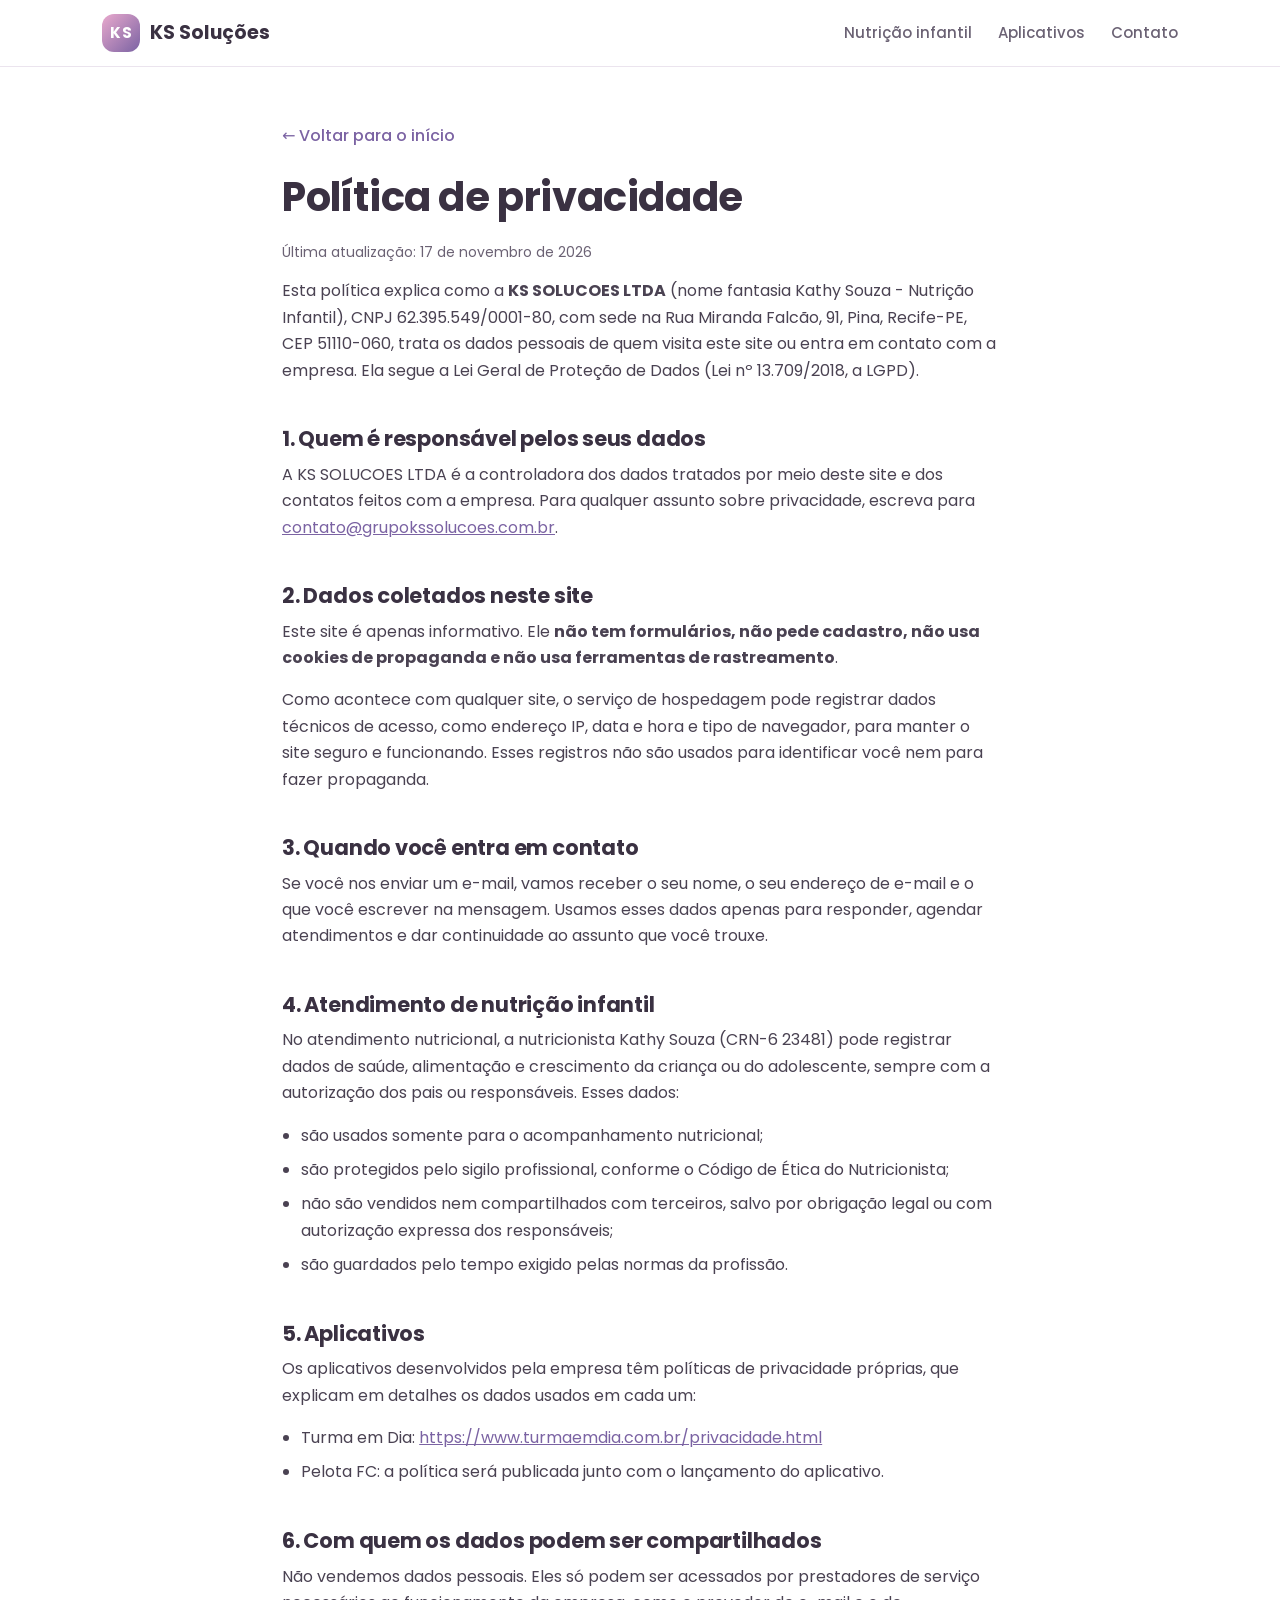
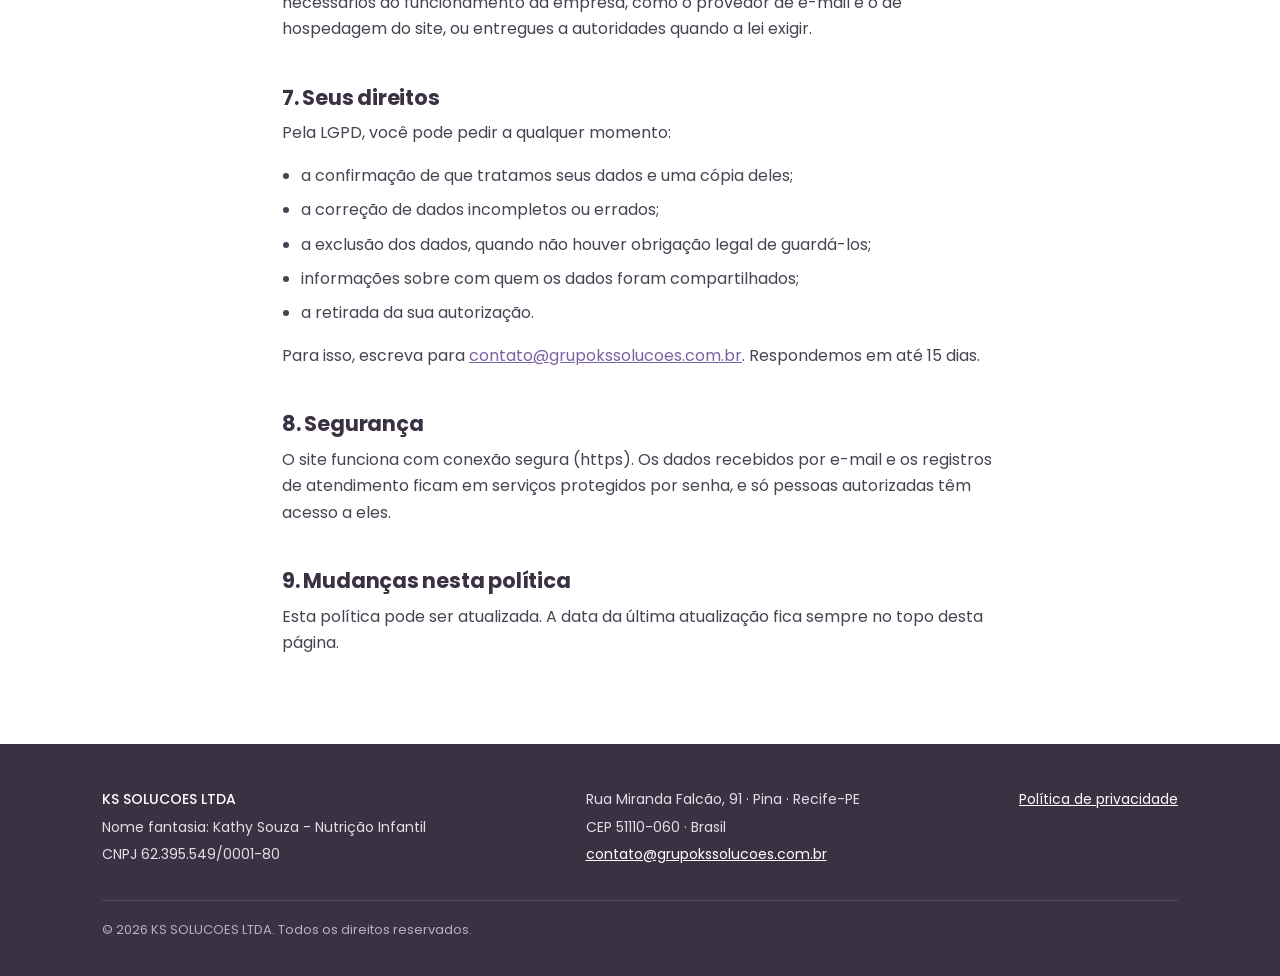
==== privacidade.html @ e701e402 "Site institucional da KS Soluções Co-Authored-By: Claude Opus 5.5 <noreply@anthropic.com> Claude-Ses" ====
<!doctype html>
<html lang="pt-BR">
<head>
<meta charset="utf-8">
<meta name="viewport" content="width=device-width,initial-scale=1">
<title>Política de privacidade · KS Soluções</title>
<meta name="description" content="Política de privacidade do site da KS SOLUCOES LTDA (CNPJ 62.395.549/0001-80).">
<link rel="canonical" href="https://www.grupokssolucoes.com.br/privacidade.html">
<link rel="icon" type="image/svg+xml" href="icone.svg">
<link rel="stylesheet" href="estilo.css">
</head>
<body>

<header class="topo">
  <div class="cx">
    <a class="marca" href="./" aria-label="KS Soluções, início"><span class="selo">KS</span>KS Soluções</a>
    <nav class="menu" aria-label="Menu">
      <a class="opc" href="./#nutricao">Nutrição infantil</a>
      <a class="opc" href="./#aplicativos">Aplicativos</a>
      <a href="./#contato">Contato</a>
    </nav>
  </div>
</header>

<main class="texto">
  <a class="voltar" href="./">← Voltar para o início</a>
  <h1>Política de privacidade</h1>
  <p class="data">Última atualização: 17 de novembro de 2026</p>

  <p>Esta política explica como a <b>KS SOLUCOES LTDA</b> (nome fantasia Kathy Souza - Nutrição Infantil), CNPJ 62.395.549/0001-80, com sede na Rua Miranda Falcão, 91, Pina, Recife-PE, CEP 51110-060, trata os dados pessoais de quem visita este site ou entra em contato com a empresa. Ela segue a Lei Geral de Proteção de Dados (Lei nº 13.709/2018, a LGPD).</p>

  <h2>1. Quem é responsável pelos seus dados</h2>
  <p>A KS SOLUCOES LTDA é a controladora dos dados tratados por meio deste site e dos contatos feitos com a empresa. Para qualquer assunto sobre privacidade, escreva para <a href="mailto:contato@grupokssolucoes.com.br">contato@grupokssolucoes.com.br</a>.</p>

  <h2>2. Dados coletados neste site</h2>
  <p>Este site é apenas informativo. Ele <b>não tem formulários, não pede cadastro, não usa cookies de propaganda e não usa ferramentas de rastreamento</b>.</p>
  <p>Como acontece com qualquer site, o serviço de hospedagem pode registrar dados técnicos de acesso, como endereço IP, data e hora e tipo de navegador, para manter o site seguro e funcionando. Esses registros não são usados para identificar você nem para fazer propaganda.</p>

  <h2>3. Quando você entra em contato</h2>
  <p>Se você nos enviar um e-mail, vamos receber o seu nome, o seu endereço de e-mail e o que você escrever na mensagem. Usamos esses dados apenas para responder, agendar atendimentos e dar continuidade ao assunto que você trouxe.</p>

  <h2>4. Atendimento de nutrição infantil</h2>
  <p>No atendimento nutricional, a nutricionista Kathy Souza (CRN-6 23481) pode registrar dados de saúde, alimentação e crescimento da criança ou do adolescente, sempre com a autorização dos pais ou responsáveis. Esses dados:</p>
  <ul>
    <li>são usados somente para o acompanhamento nutricional;</li>
    <li>são protegidos pelo sigilo profissional, conforme o Código de Ética do Nutricionista;</li>
    <li>não são vendidos nem compartilhados com terceiros, salvo por obrigação legal ou com autorização expressa dos responsáveis;</li>
    <li>são guardados pelo tempo exigido pelas normas da profissão.</li>
  </ul>

  <h2>5. Aplicativos</h2>
  <p>Os aplicativos desenvolvidos pela empresa têm políticas de privacidade próprias, que explicam em detalhes os dados usados em cada um:</p>
  <ul>
    <li>Turma em Dia: <a href="https://www.turmaemdia.com.br/privacidade.html" target="_blank" rel="noopener">https://www.turmaemdia.com.br/privacidade.html</a></li>
    <li>Pelota FC: a política será publicada junto com o lançamento do aplicativo.</li>
  </ul>

  <h2>6. Com quem os dados podem ser compartilhados</h2>
  <p>Não vendemos dados pessoais. Eles só podem ser acessados por prestadores de serviço necessários ao funcionamento da empresa, como o provedor de e-mail e o de hospedagem do site, ou entregues a autoridades quando a lei exigir.</p>

  <h2>7. Seus direitos</h2>
  <p>Pela LGPD, você pode pedir a qualquer momento:</p>
  <ul>
    <li>a confirmação de que tratamos seus dados e uma cópia deles;</li>
    <li>a correção de dados incompletos ou errados;</li>
    <li>a exclusão dos dados, quando não houver obrigação legal de guardá-los;</li>
    <li>informações sobre com quem os dados foram compartilhados;</li>
    <li>a retirada da sua autorização.</li>
  </ul>
  <p>Para isso, escreva para <a href="mailto:contato@grupokssolucoes.com.br">contato@grupokssolucoes.com.br</a>. Respondemos em até 15 dias.</p>

  <h2>8. Segurança</h2>
  <p>O site funciona com conexão segura (https). Os dados recebidos por e-mail e os registros de atendimento ficam em serviços protegidos por senha, e só pessoas autorizadas têm acesso a eles.</p>

  <h2>9. Mudanças nesta política</h2>
  <p>Esta política pode ser atualizada. A data da última atualização fica sempre no topo desta página.</p>
</main>

<footer class="rodape">
  <div class="cx">
    <div>
      <p><strong>KS SOLUCOES LTDA</strong></p>
      <p>Nome fantasia: Kathy Souza - Nutrição Infantil</p>
      <p>CNPJ 62.395.549/0001-80</p>
    </div>
    <div>
      <p>Rua Miranda Falcão, 91 · Pina · Recife-PE</p>
      <p>CEP 51110-060 · Brasil</p>
      <p><a href="mailto:contato@grupokssolucoes.com.br">contato@grupokssolucoes.com.br</a></p>
    </div>
    <div>
      <p><a href="privacidade.html">Política de privacidade</a></p>
    </div>
    <div class="fim">© 2026 KS SOLUCOES LTDA. Todos os direitos reservados.</div>
  </div>
</footer>

</body>
</html>
---- estilo.css ----
@font-face{font-family:"Poppins";src:url(fonts/poppins-regular.woff) format("woff");font-weight:400;font-display:swap}
@font-face{font-family:"Poppins";src:url(fonts/poppins-medium.woff) format("woff");font-weight:500;font-display:swap}
@font-face{font-family:"Poppins";src:url(fonts/poppins-bold.woff) format("woff");font-weight:700;font-display:swap}

:root{
  --tinta:#3a3142;
  --suave:#6b6274;
  --lilas:#7b63a3;
  --lilas-claro:#ece6f4;
  --rosa:#e9a9cd;
  --rosa-claro:#fcf0f6;
  --verde:#6f8f55;
  --verde-claro:#eef4e8;
  --pessego:#f6c9b5;
  --creme:#fbf8f5;
  --borda:#ebe4ee;
  --raio:20px;
}
*{box-sizing:border-box}
html{scroll-behavior:smooth;scroll-padding-top:76px}
body{margin:0;font-family:"Poppins",system-ui,-apple-system,"Segoe UI",Roboto,Arial,sans-serif;color:var(--tinta);background:#fff;line-height:1.65;font-size:16px;-webkit-text-size-adjust:100%}
img{max-width:100%;height:auto;display:block}
a{color:var(--lilas)}
h1,h2,h3{line-height:1.2;margin:0 0 .5em;font-weight:700;letter-spacing:-.01em}
h1{font-size:clamp(30px,5.4vw,50px)}
h2{font-size:clamp(25px,3.8vw,36px)}
h3{font-size:19px;font-weight:500}
p{margin:0 0 1em}
.cx{max-width:1120px;margin:0 auto;padding:0 22px}

/* topo */
.topo{position:sticky;top:0;z-index:10;background:rgba(255,255,255,.94);backdrop-filter:blur(8px);-webkit-backdrop-filter:blur(8px);border-bottom:1px solid var(--borda)}
.topo .cx{display:flex;align-items:center;justify-content:space-between;height:66px;gap:16px}
.marca{display:flex;align-items:center;gap:10px;text-decoration:none;color:var(--tinta);font-weight:700;font-size:19px;white-space:nowrap}
.selo{width:38px;height:38px;border-radius:12px;background:linear-gradient(135deg,var(--rosa),var(--lilas));color:#fff;display:grid;place-items:center;font-size:15px;font-weight:700;letter-spacing:.5px}
.menu{display:flex;gap:26px}
.menu a{text-decoration:none;color:var(--suave);font-weight:500;font-size:15px}
.menu a:hover{color:var(--lilas)}

/* abertura */
.abertura{position:relative;overflow:hidden;background:var(--creme);padding:72px 0 80px}
.abertura:before,.abertura:after{content:"";position:absolute;border-radius:50%;filter:blur(2px);z-index:0}
.abertura:before{width:420px;height:420px;background:var(--rosa-claro);top:-140px;right:-120px}
.abertura:after{width:340px;height:340px;background:var(--verde-claro);bottom:-150px;left:-120px}
.abertura .cx{position:relative;z-index:1;display:grid;grid-template-columns:1.15fr .85fr;gap:48px;align-items:center}
.etiqueta{display:inline-block;background:#fff;border:1px solid var(--borda);color:var(--lilas);font-weight:500;font-size:13px;padding:6px 14px;border-radius:999px;margin-bottom:18px}
.abertura p.lead{font-size:18px;color:var(--suave);max-width:560px}
.botoes{display:flex;flex-wrap:wrap;gap:12px;margin-top:26px}
.btn{display:inline-flex;align-items:center;justify-content:center;gap:8px;padding:13px 24px;border-radius:999px;font-weight:500;font-size:15px;text-decoration:none;transition:transform .15s,box-shadow .15s}
.btn:hover{transform:translateY(-1px)}
.btn-cheio{background:var(--lilas);color:#fff;box-shadow:0 6px 18px rgba(123,99,163,.28)}
.btn-linha{background:#fff;color:var(--tinta);border:1px solid var(--borda)}
.vitrine{position:relative;aspect-ratio:1/1;max-width:420px;margin-left:auto;width:100%}
.vitrine .prato{position:absolute;inset:6% 6% 10% 2%;background:#fff;border-radius:50%;box-shadow:0 20px 50px rgba(58,49,66,.10);display:grid;place-items:center;padding:8%}
.vitrine .app{position:absolute;width:26%;border-radius:22%;box-shadow:0 12px 30px rgba(58,49,66,.18);background:#fff}
.vitrine .a1{right:0;bottom:4%}
.vitrine .a2{right:24%;bottom:-2%;width:22%}

/* seções */
section{padding:84px 0}
.titulo{max-width:680px;margin-bottom:40px}
.titulo .sobre{display:block;font-size:13px;font-weight:700;letter-spacing:.12em;text-transform:uppercase;margin-bottom:10px}
.titulo p{color:var(--suave);font-size:17px}

.quem{background:#fff}
.areas{display:grid;grid-template-columns:1fr 1fr;gap:22px}
.area{border:1px solid var(--borda);border-radius:var(--raio);padding:28px;background:#fff}
.area .ic{width:44px;height:44px;border-radius:14px;display:grid;place-items:center;margin-bottom:14px;font-weight:700;font-size:18px}
.area p{color:var(--suave);margin:0}

.nutri{background:var(--rosa-claro)}
.nutri .sobre{color:#c0679a}
.nutri-topo{display:grid;grid-template-columns:.9fr 1.1fr;gap:44px;align-items:center;margin-bottom:44px}
.nutri-logo{background:#fff;border-radius:28px;padding:34px 26px;box-shadow:0 14px 40px rgba(192,103,154,.10)}
.selos{display:flex;flex-wrap:wrap;gap:10px;margin:18px 0 0}
.selos span{background:#fff;border:1px solid #f3d6e6;border-radius:999px;padding:6px 14px;font-size:14px;font-weight:500;color:var(--tinta)}
.cards{display:grid;grid-template-columns:repeat(3,1fr);gap:18px}
.card{background:#fff;border-radius:var(--raio);padding:24px;border:1px solid #f5dde9}
.card .bola{width:12px;height:12px;border-radius:50%;margin-bottom:14px}
.card p{color:var(--suave);margin:0;font-size:15px}
.nutri-cta{margin-top:34px;display:flex;flex-wrap:wrap;align-items:center;gap:16px}
.nutri-cta .btn-cheio{background:#c0679a;box-shadow:0 6px 18px rgba(192,103,154,.28)}
.nutri-cta small{color:var(--suave)}

.apps .sobre{color:var(--verde)}
.lista-apps{display:grid;grid-template-columns:1fr 1fr;gap:22px}
.app-card{display:flex;gap:20px;align-items:flex-start;border:1px solid var(--borda);border-radius:var(--raio);padding:26px;background:#fff}
.app-card img{width:76px;height:76px;border-radius:20px;flex:none;box-shadow:0 6px 16px rgba(58,49,66,.12)}
.app-card p{color:var(--suave);font-size:15px}
.app-card .link{font-weight:500;text-decoration:none}
.em-breve{display:inline-block;font-size:13px;font-weight:500;background:var(--verde-claro);color:var(--verde);border-radius:999px;padding:4px 12px}

.contato{background:var(--creme)}
.contato .sobre{color:var(--lilas)}
.lista-contato{display:grid;grid-template-columns:1fr 1fr;gap:22px}
.item{background:#fff;border:1px solid var(--borda);border-radius:var(--raio);padding:26px}
.item .rot{font-size:13px;font-weight:700;letter-spacing:.1em;text-transform:uppercase;color:var(--suave);margin-bottom:6px}
.item .val{font-size:18px;font-weight:500;word-break:break-word}
.item a{text-decoration:none}

/* rodapé */
.rodape{background:var(--tinta);color:#e4dde9;padding:44px 0 36px;font-size:14px}
.rodape .cx{display:flex;flex-wrap:wrap;justify-content:space-between;gap:24px}
.rodape strong{color:#fff;font-weight:500}
.rodape p{margin:0 0 4px}
.rodape a{color:#fff}
.rodape .fim{width:100%;border-top:1px solid rgba(255,255,255,.12);padding-top:18px;margin-top:6px;color:#b9afc2;font-size:13px}

/* página de texto (privacidade) */
.texto{max-width:760px;margin:0 auto;padding:56px 22px 72px}
.texto h1{font-size:clamp(28px,4.6vw,40px)}
.texto h2{font-size:21px;margin-top:2em}
.texto p,.texto li{color:#4a4252}
.texto ul{padding-left:1.2em}
.texto li{margin-bottom:.5em}
.texto .data{color:var(--suave);font-size:14px}
.voltar{display:inline-block;margin-bottom:24px;text-decoration:none;font-weight:500}

/* celular */
@media (max-width:860px){
  .menu{gap:16px}
  .abertura{padding:44px 0 56px}
  .abertura .cx,.nutri-topo{grid-template-columns:1fr;gap:34px}
  .vitrine{max-width:320px;margin:0 auto}
  .cards{grid-template-columns:1fr 1fr}
  .areas,.lista-apps,.lista-contato{grid-template-columns:1fr}
  section{padding:60px 0}
}
@media (max-width:560px){
  .menu a.opc{display:none}
  .cards{grid-template-columns:1fr}
  .app-card{flex-direction:column;gap:14px}
  .btn{width:100%}
  .nutri-logo{padding:24px 14px}
}

.texto a{overflow-wrap:anywhere}
.val a,.rodape a{overflow-wrap:anywhere}
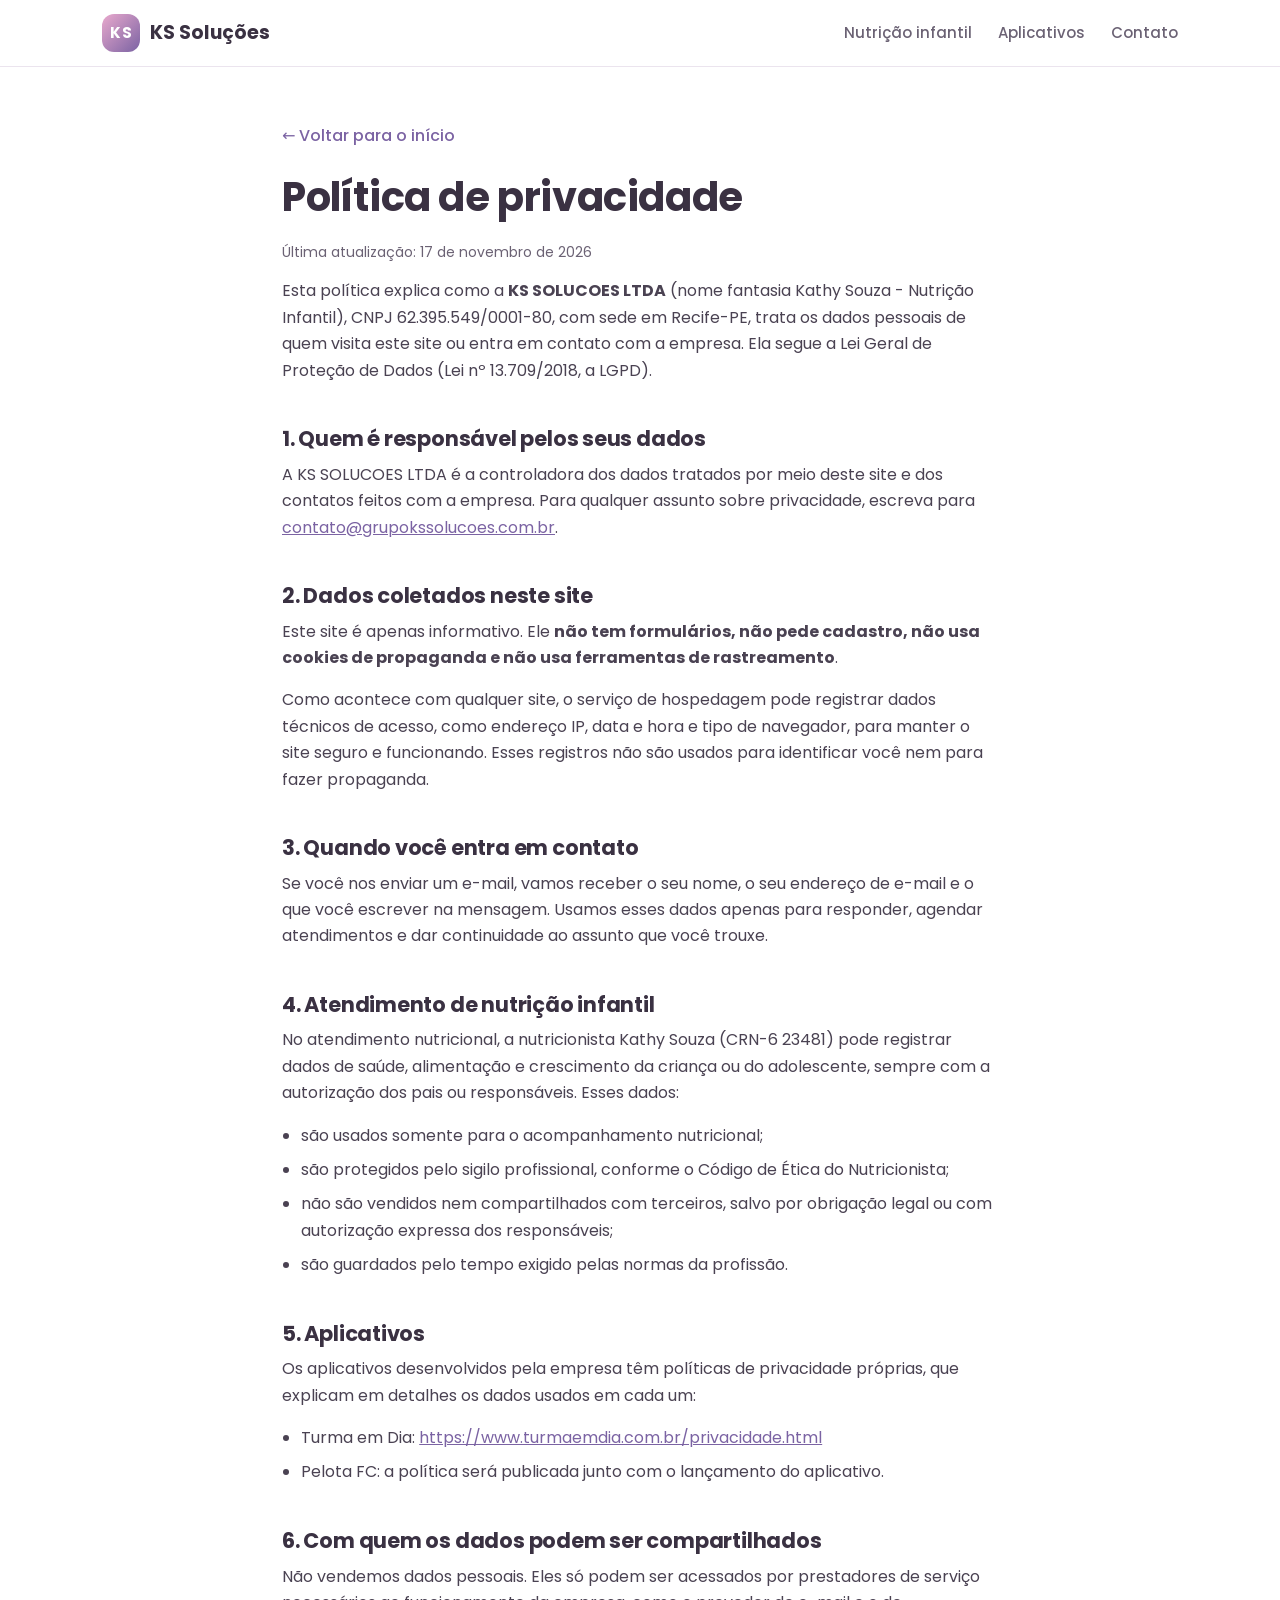
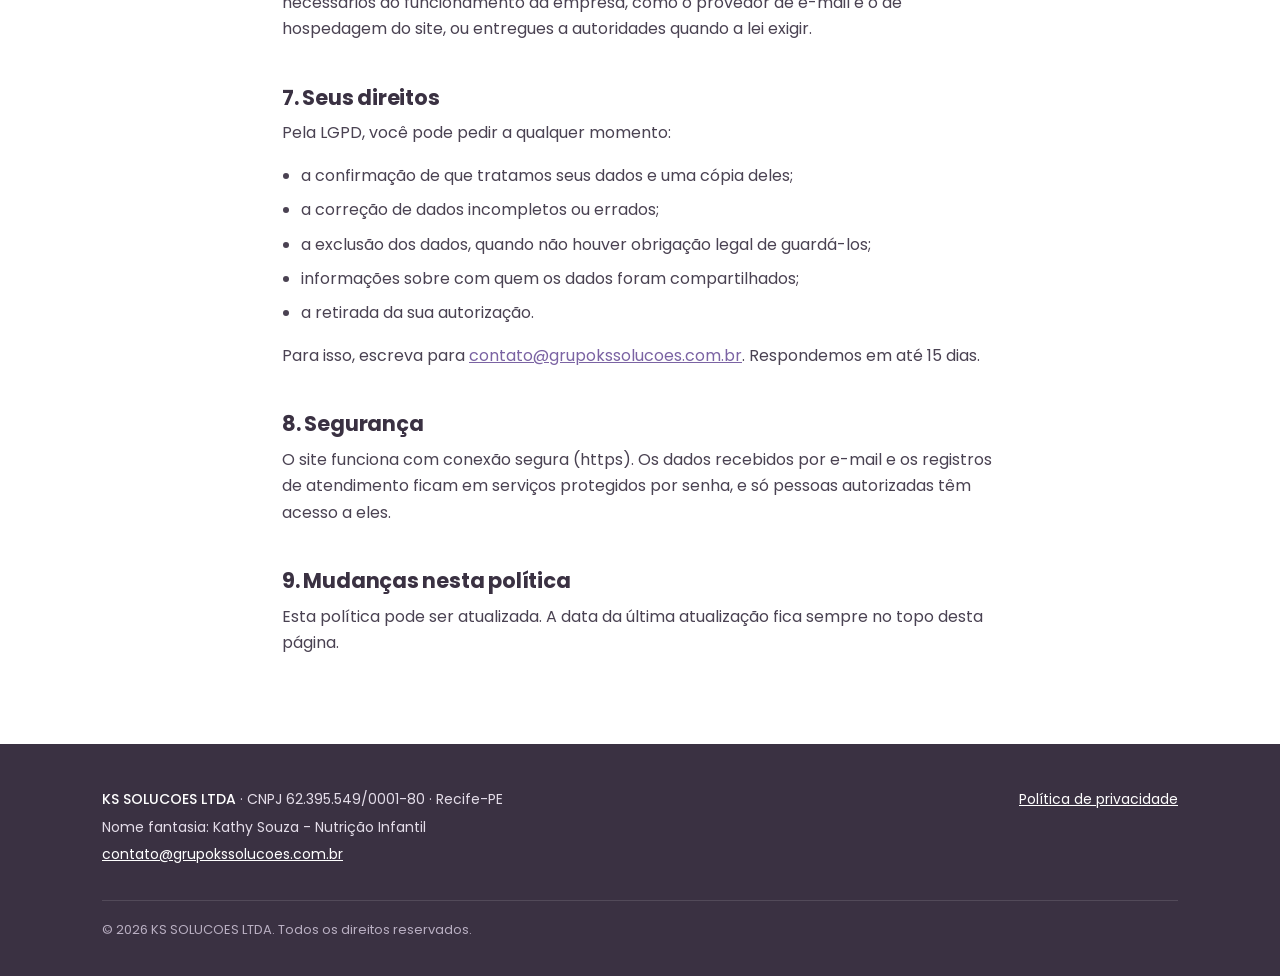
==== commit ca145210: "Tira o endereço completo do site; mantém razão social, CNPJ e Recife-PE Co-Authored-By: Claude Opus " ====
--- a/privacidade.html
+++ b/privacidade.html
@@ -27,7 +27,7 @@
   <h1>Política de privacidade</h1>
   <p class="data">Última atualização: 17 de novembro de 2026</p>
 
-  <p>Esta política explica como a <b>KS SOLUCOES LTDA</b> (nome fantasia Kathy Souza - Nutrição Infantil), CNPJ 62.395.549/0001-80, com sede na Rua Miranda Falcão, 91, Pina, Recife-PE, CEP 51110-060, trata os dados pessoais de quem visita este site ou entra em contato com a empresa. Ela segue a Lei Geral de Proteção de Dados (Lei nº 13.709/2018, a LGPD).</p>
+  <p>Esta política explica como a <b>KS SOLUCOES LTDA</b> (nome fantasia Kathy Souza - Nutrição Infantil), CNPJ 62.395.549/0001-80, com sede em Recife-PE, trata os dados pessoais de quem visita este site ou entra em contato com a empresa. Ela segue a Lei Geral de Proteção de Dados (Lei nº 13.709/2018, a LGPD).</p>
 
   <h2>1. Quem é responsável pelos seus dados</h2>
   <p>A KS SOLUCOES LTDA é a controladora dos dados tratados por meio deste site e dos contatos feitos com a empresa. Para qualquer assunto sobre privacidade, escreva para <a href="mailto:contato@grupokssolucoes.com.br">contato@grupokssolucoes.com.br</a>.</p>
@@ -79,13 +79,8 @@
 <footer class="rodape">
   <div class="cx">
     <div>
-      <p><strong>KS SOLUCOES LTDA</strong></p>
+      <p><strong>KS SOLUCOES LTDA</strong> · CNPJ 62.395.549/0001-80 · Recife-PE</p>
       <p>Nome fantasia: Kathy Souza - Nutrição Infantil</p>
-      <p>CNPJ 62.395.549/0001-80</p>
-    </div>
-    <div>
-      <p>Rua Miranda Falcão, 91 · Pina · Recife-PE</p>
-      <p>CEP 51110-060 · Brasil</p>
       <p><a href="mailto:contato@grupokssolucoes.com.br">contato@grupokssolucoes.com.br</a></p>
     </div>
     <div>
